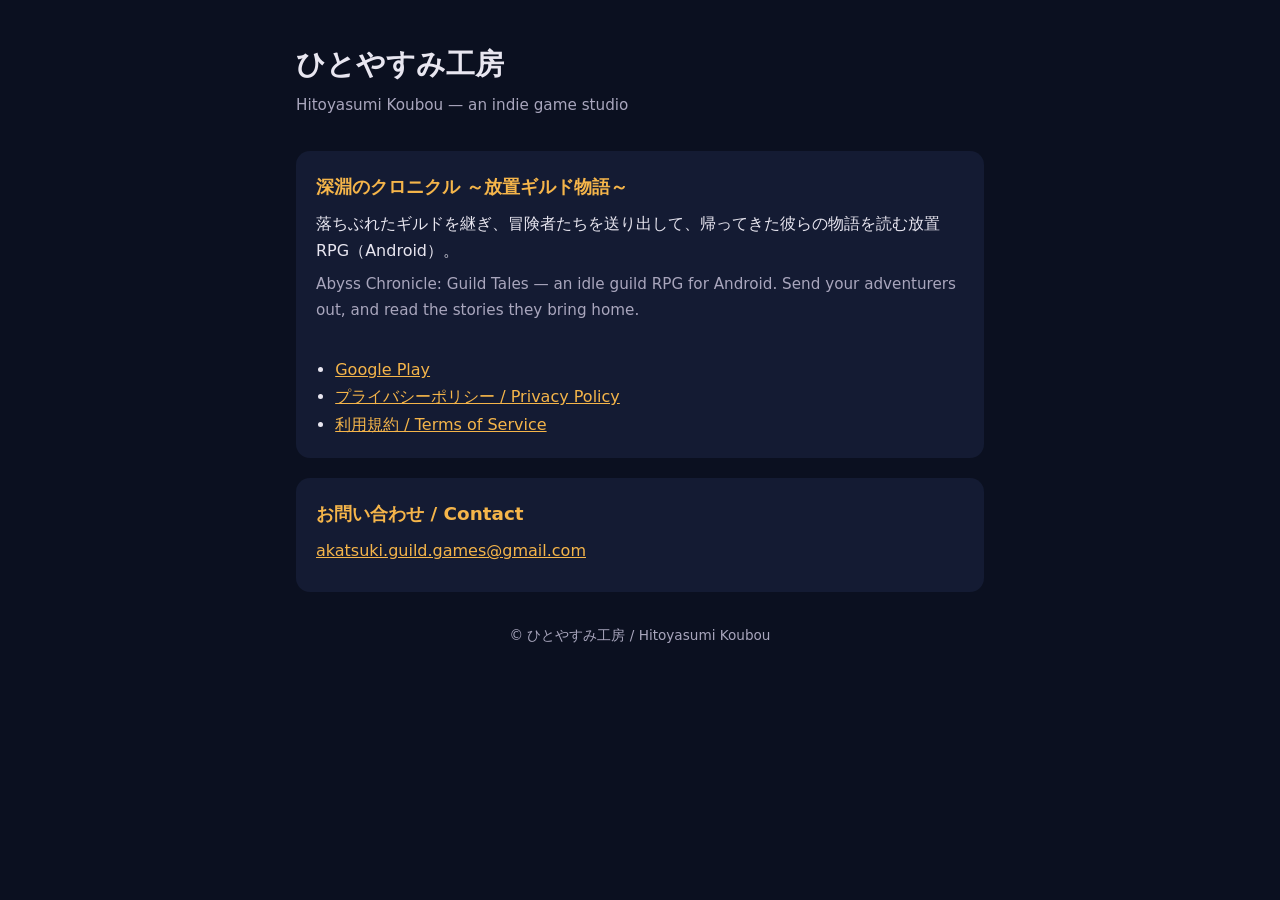
==== index.html @ 07b893ae "Add files via upload" ====
<!doctype html>
<html lang="ja">
<head>
<meta charset="utf-8">
<meta name="viewport" content="width=device-width, initial-scale=1">
<title>ひとやすみ工房 | Hitoyasumi Koubou</title>
<meta name="description" content="個人開発のゲーム工房「ひとやすみ工房」のページです。Indie game studio Hitoyasumi Koubou.">
<style>
  :root { --bg:#0b1020; --card:#141b33; --text:#e8e6f0; --muted:#a9a6bd; --accent:#f5b54a; }
  * { box-sizing:border-box; }
  body { margin:0; background:var(--bg); color:var(--text); font-family:system-ui,-apple-system,"Hiragino Sans","Yu Gothic UI",sans-serif; line-height:1.7; }
  main { max-width:720px; margin:0 auto; padding:40px 16px 64px; }
  h1 { font-size:1.8rem; margin:0 0 4px; }
  .en { color:var(--muted); font-size:.95rem; margin:0 0 32px; }
  section { background:var(--card); border-radius:14px; padding:20px; margin:0 0 20px; }
  h2 { font-size:1.15rem; margin:0 0 8px; color:var(--accent); }
  p { margin:0 0 8px; }
  a { color:var(--accent); }
  ul { margin:0; padding-left:1.2em; }
  footer { color:var(--muted); font-size:.85rem; text-align:center; margin-top:32px; }
</style>
</head>
<body>
<main>
  <h1>ひとやすみ工房</h1>
  <p class="en">Hitoyasumi Koubou — an indie game studio</p>

  <section>
    <h2>深淵のクロニクル ～放置ギルド物語～</h2>
    <p>落ちぶれたギルドを継ぎ、冒険者たちを送り出して、帰ってきた彼らの物語を読む放置RPG（Android）。</p>
    <p class="en">Abyss Chronicle: Guild Tales — an idle guild RPG for Android. Send your adventurers out, and read the stories they bring home.</p>
    <ul>
      <li><a href="https://play.google.com/store/apps/details?id=jp.hitoyasumikoubou.abysschronicle">Google Play</a></li>
      <li><a href="https://sites.google.com/view/hitoyasumi-koubou/abyss-chronicle-privacy">プライバシーポリシー / Privacy Policy</a></li>
      <li><a href="https://sites.google.com/view/hitoyasumi-koubou/abyss-chronicle-terms">利用規約 / Terms of Service</a></li>
    </ul>
  </section>

  <section>
    <h2>お問い合わせ / Contact</h2>
    <p><a href="mailto:akatsuki.guild.games@gmail.com">akatsuki.guild.games@gmail.com</a></p>
  </section>

  <footer>© ひとやすみ工房 / Hitoyasumi Koubou</footer>
</main>
</body>
</html>
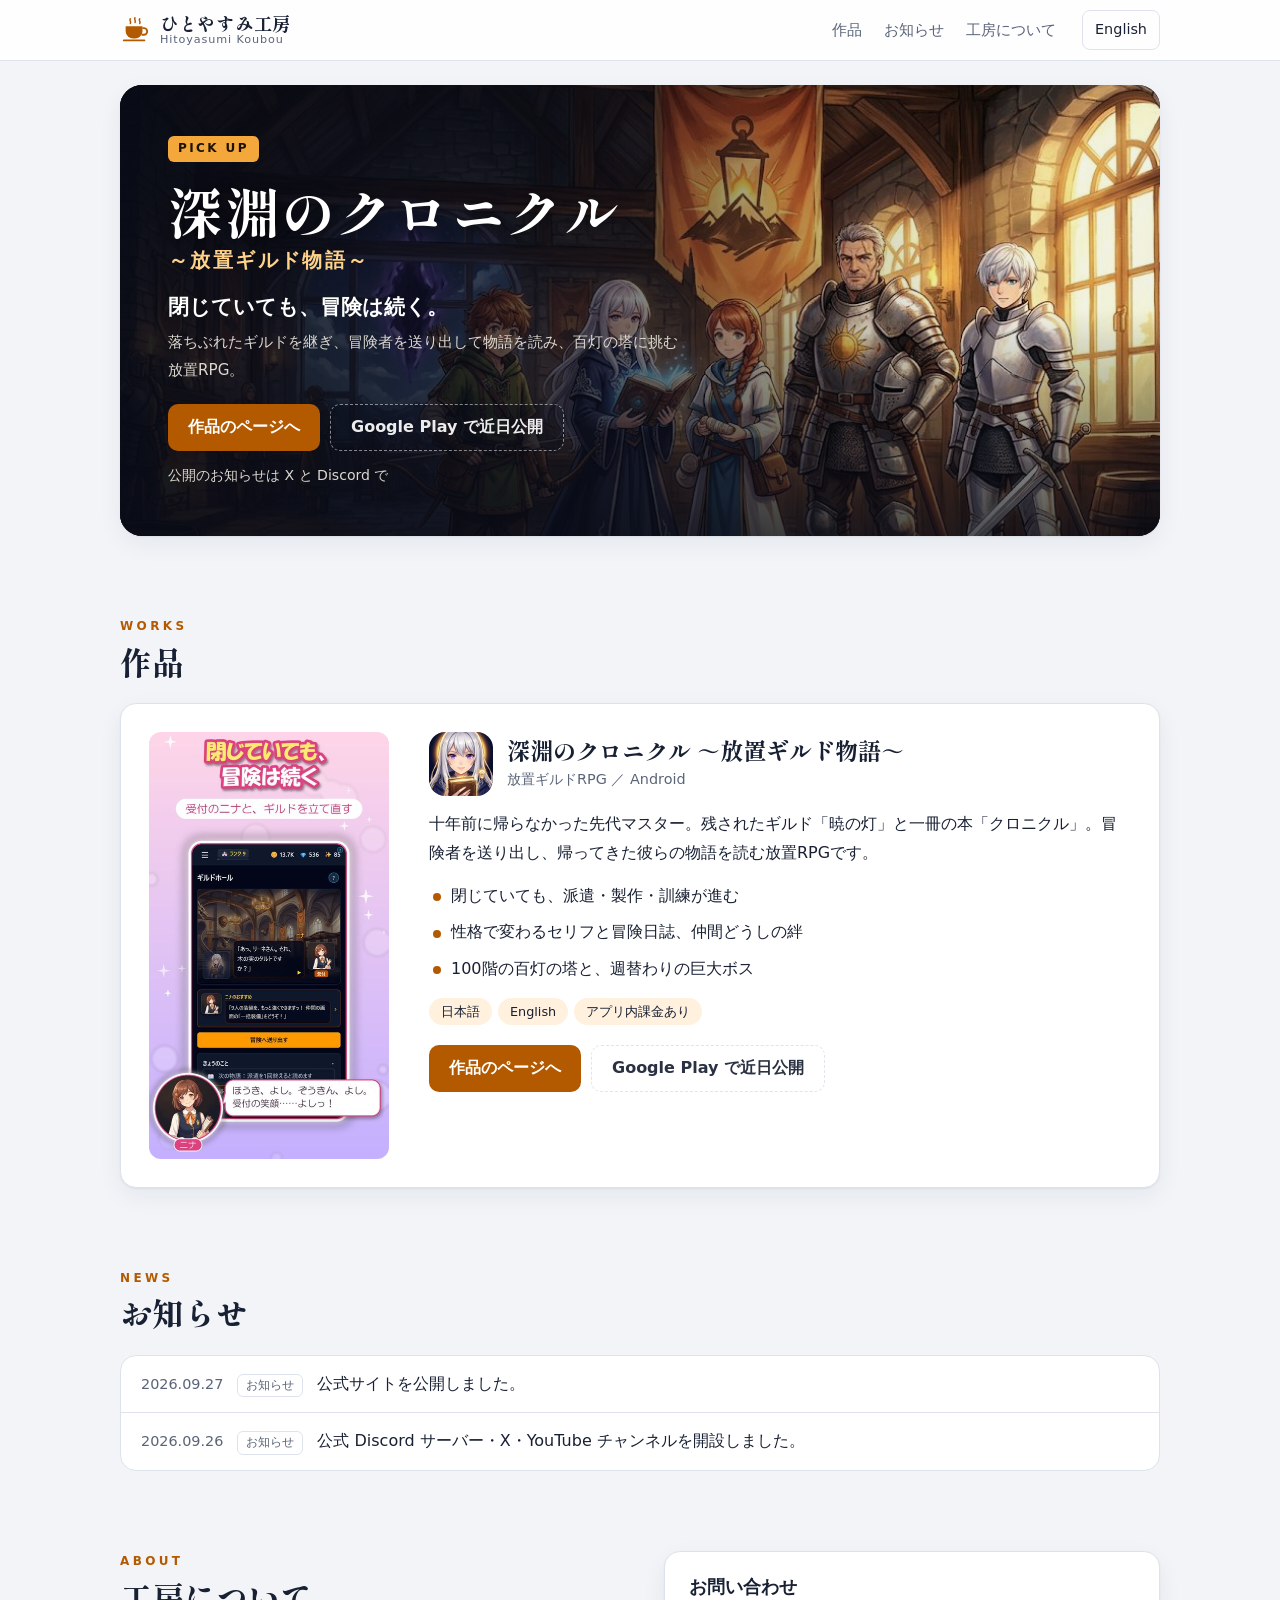
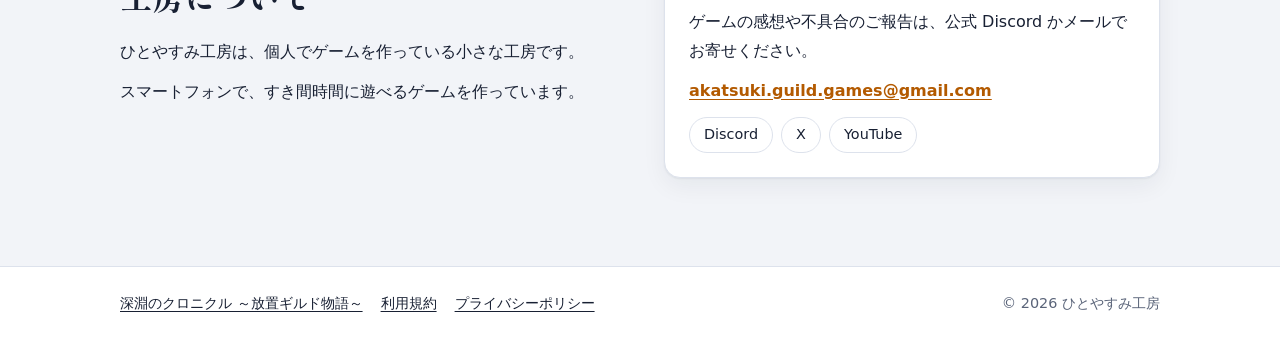
==== commit 1786a12e: "工房のサイトを作り直す（深淵のクロニクルの頁・英語の頁・近日公開の形・検索サイト向けのサイトマップ）" ====
--- a/index.html
+++ b/index.html
@@ -2,46 +2,89 @@
 <html lang="ja">
 <head>
 <meta charset="utf-8">
-<meta name="viewport" content="width=device-width, initial-scale=1">
-<title>ひとやすみ工房 | Hitoyasumi Koubou</title>
-<meta name="description" content="個人開発のゲーム工房「ひとやすみ工房」のページです。Indie game studio Hitoyasumi Koubou.">
-<style>
-  :root { --bg:#0b1020; --card:#141b33; --text:#e8e6f0; --muted:#a9a6bd; --accent:#f5b54a; }
-  * { box-sizing:border-box; }
-  body { margin:0; background:var(--bg); color:var(--text); font-family:system-ui,-apple-system,"Hiragino Sans","Yu Gothic UI",sans-serif; line-height:1.7; }
-  main { max-width:720px; margin:0 auto; padding:40px 16px 64px; }
-  h1 { font-size:1.8rem; margin:0 0 4px; }
-  .en { color:var(--muted); font-size:.95rem; margin:0 0 32px; }
-  section { background:var(--card); border-radius:14px; padding:20px; margin:0 0 20px; }
-  h2 { font-size:1.15rem; margin:0 0 8px; color:var(--accent); }
-  p { margin:0 0 8px; }
-  a { color:var(--accent); }
-  ul { margin:0; padding-left:1.2em; }
-  footer { color:var(--muted); font-size:.85rem; text-align:center; margin-top:32px; }
-</style>
+<meta name="viewport" content="width=device-width, initial-scale=1, viewport-fit=cover">
+<title>ひとやすみ工房｜Hitoyasumi Koubou</title>
+<meta name="description" content="個人でゲームを作っている小さな工房「ひとやすみ工房」のサイトです。放置ギルドRPG「深淵のクロニクル」を作っています。">
+<link rel="canonical" href="https://hitoyasumi-koubou.github.io/">
+<link rel="alternate" hreflang="ja" href="https://hitoyasumi-koubou.github.io/">
+<link rel="alternate" hreflang="en" href="https://hitoyasumi-koubou.github.io/en/">
+<link rel="alternate" hreflang="x-default" href="https://hitoyasumi-koubou.github.io/">
+<meta property="og:type" content="website">
+<meta property="og:site_name" content="ひとやすみ工房">
+<meta property="og:title" content="ひとやすみ工房｜Hitoyasumi Koubou">
+<meta property="og:description" content="個人でゲームを作っている小さな工房「ひとやすみ工房」のサイトです。放置ギルドRPG「深淵のクロニクル」を作っています。">
+<meta property="og:url" content="https://hitoyasumi-koubou.github.io/">
+<meta property="og:image" content="https://hitoyasumi-koubou.github.io/assets/img/ogp.jpg">
+<meta property="og:locale" content="ja_JP">
+<meta name="twitter:card" content="summary_large_image">
+<meta name="twitter:site" content="@hitoyasumikobo">
+<link rel="icon" type="image/png" sizes="48x48" href="assets/img/favicon-48.png">
+<link rel="icon" type="image/png" sizes="192x192" href="assets/img/icon-192.png">
+<link rel="apple-touch-icon" href="assets/img/apple-touch-icon.png">
+<link rel="preconnect" href="https://fonts.googleapis.com"><link rel="preconnect" href="https://fonts.gstatic.com" crossorigin><link rel="stylesheet" href="https://fonts.googleapis.com/css2?family=Shippori+Mincho+B1:wght@600;800&family=Zen+Kaku+Gothic+New:wght@400;700&display=swap">
+<link rel="stylesheet" href="assets/css/studio.css">
 </head>
-<body>
-<main>
-  <h1>ひとやすみ工房</h1>
-  <p class="en">Hitoyasumi Koubou — an indie game studio</p>
-
-  <section>
-    <h2>深淵のクロニクル ～放置ギルド物語～</h2>
-    <p>落ちぶれたギルドを継ぎ、冒険者たちを送り出して、帰ってきた彼らの物語を読む放置RPG（Android）。</p>
-    <p class="en">Abyss Chronicle: Guild Tales — an idle guild RPG for Android. Send your adventurers out, and read the stories they bring home.</p>
-    <ul>
-      <li><a href="https://play.google.com/store/apps/details?id=jp.hitoyasumikoubou.abysschronicle">Google Play</a></li>
-      <li><a href="https://sites.google.com/view/hitoyasumi-koubou/abyss-chronicle-privacy">プライバシーポリシー / Privacy Policy</a></li>
-      <li><a href="https://sites.google.com/view/hitoyasumi-koubou/abyss-chronicle-terms">利用規約 / Terms of Service</a></li>
-    </ul>
+<body class="studio">
+<a class="skip" href="#main">本文へ移動</a>
+<header class="s-header">
+  <div class="wrap s-header-in">
+    <a class="brand" href="./"><svg class="mark" viewBox="0 0 32 32" aria-hidden="true"><path d="M11 4c-1.5 2 1.5 3 0 5M16 3c-1.5 2 1.5 3 0 5M21 4c-1.5 2 1.5 3 0 5" fill="none" stroke="currentColor" stroke-width="1.6" stroke-linecap="round"/><path d="M6 12h18v5a8 8 0 0 1-8 8h-2a8 8 0 0 1-8-8z" fill="currentColor"/><path d="M24 14h1.5a3.5 3.5 0 0 1 0 7H23" fill="none" stroke="currentColor" stroke-width="2"/><path d="M4 27h22" stroke="currentColor" stroke-width="2" stroke-linecap="round"/></svg><span><b>ひとやすみ工房</b><small>Hitoyasumi Koubou</small></span></a>
+    <nav class="s-nav" aria-label="作品"><a href="#works">作品</a><a href="#news">お知らせ</a><a href="#about">工房について</a></nav><a class="lang" href="en/" hreflang="en" lang="en">English</a>
+  </div>
+</header>
+<main id="main" class="wrap">
+  <section class="pickup" aria-labelledby="pick-title">
+    <img class="pickup-bg" src="assets/img/kv.jpg" alt="" width="1024" height="572">
+    <div class="pickup-in">
+      <p class="chip">PICK UP</p>
+      <h1 id="pick-title"><span>深淵のクロニクル</span><small>～放置ギルド物語～</small></h1>
+      <p class="pickup-catch">閉じていても、冒険は続く。</p>
+      <p class="pickup-lead">落ちぶれたギルドを継ぎ、冒険者を送り出して物語を読み、百灯の塔に挑む放置RPG。</p>
+      <p class="actions"><a class="btn btn-accent" href="abyss-chronicle/">作品のページへ</a><span class="btn btn-glass is-soon" aria-disabled="true">Google Play で近日公開</span></p>
+      <p class="follow">公開のお知らせは X と Discord で</p>
+    </div>
   </section>
 
-  <section>
-    <h2>お問い合わせ / Contact</h2>
-    <p><a href="mailto:akatsuki.guild.games@gmail.com">akatsuki.guild.games@gmail.com</a></p>
+  <section id="works" class="block" aria-labelledby="works-title">
+    <p class="label">WORKS</p>
+    <h2 id="works-title">作品</h2>
+    <article class="work">
+      <a class="work-art" href="abyss-chronicle/"><img src="assets/img/store/ja/01_hall.jpg" alt="" width="480" height="853" loading="lazy"></a>
+      <div class="work-body">
+        <div class="work-head"><img class="work-icon" src="assets/img/icon-192.png" alt="" width="64" height="64"><div><h3><a href="abyss-chronicle/">深淵のクロニクル ～放置ギルド物語～</a></h3><p class="muted">放置ギルドRPG ／ Android</p></div></div>
+        <p>十年前に帰らなかった先代マスター。残されたギルド「暁の灯」と一冊の本「クロニクル」。冒険者を送り出し、帰ってきた彼らの物語を読む放置RPGです。</p>
+        <ul class="points"><li>閉じていても、派遣・製作・訓練が進む</li><li>性格で変わるセリフと冒険日誌、仲間どうしの絆</li><li>100階の百灯の塔と、週替わりの巨大ボス</li></ul>
+        <ul class="tags"><li>日本語</li><li>English</li><li>アプリ内課金あり</li></ul>
+        <p class="actions"><a class="btn btn-accent" href="abyss-chronicle/">作品のページへ</a><span class="btn btn-line is-soon" aria-disabled="true">Google Play で近日公開</span></p>
+      </div>
+    </article>
   </section>
 
-  <footer>© ひとやすみ工房 / Hitoyasumi Koubou</footer>
+  <section id="news" class="block" aria-labelledby="news-title">
+    <p class="label">NEWS</p>
+    <h2 id="news-title">お知らせ</h2>
+    <ul class="news"><li><time datetime="2026-09-27">2026.09.27</time><span class="tag">お知らせ</span><span class="news-text">公式サイトを公開しました。</span></li><li><time datetime="2026-09-26">2026.09.26</time><span class="tag">お知らせ</span><span class="news-text">公式 Discord サーバー・X・YouTube チャンネルを開設しました。</span></li></ul>
+  </section>
+
+  <section id="about" class="block two" aria-labelledby="about-title">
+    <div>
+      <p class="label">ABOUT</p>
+      <h2 id="about-title">工房について</h2>
+      <p>ひとやすみ工房は、個人でゲームを作っている小さな工房です。</p><p>スマートフォンで、すき間時間に遊べるゲームを作っています。</p>
+    </div>
+    <div class="contact-card">
+      <h3>お問い合わせ</h3>
+      <p>ゲームの感想や不具合のご報告は、公式 Discord かメールでお寄せください。</p>
+      <p class="mail"><a href="mailto:akatsuki.guild.games@gmail.com">akatsuki.guild.games@gmail.com</a></p>
+      <ul class="sns"><li><a href="https://discord.gg/Fvb69Ty5zP">Discord</a></li><li><a href="https://x.com/hitoyasumikobo">X</a></li><li><a href="https://www.youtube.com/@hitoyasumi-koubou">YouTube</a></li></ul>
+    </div>
+  </section>
 </main>
+<footer class="s-footer">
+  <div class="wrap s-footer-in">
+    <p class="foot-links"><a href="abyss-chronicle/">深淵のクロニクル ～放置ギルド物語～</a><a href="https://sites.google.com/view/hitoyasumi-koubou/abyss-chronicle-terms">利用規約</a><a href="https://sites.google.com/view/hitoyasumi-koubou/abyss-chronicle-privacy">プライバシーポリシー</a></p>
+    <p class="muted">© 2026 ひとやすみ工房</p>
+  </div>
+</footer>
 </body>
 </html>
--- a/assets/css/studio.css
+++ b/assets/css/studio.css
@@ -0,0 +1,147 @@
+/* ひとやすみ工房のトップ。ゲームのポータルの形（大きな1枚の紹介・作品・お知らせ）。端末の明るい・暗いの設定に合わせる */
+:root {
+  --bg: #f2f4f8;
+  --surface: #ffffff;
+  --surface-2: #f7f8fb;
+  --text: #182033;
+  --muted: #5a6479;
+  --line: #dde2ec;
+  --accent: #b35a00;
+  --accent-ink: #ffffff;
+  --accent-soft: #fff1dd;
+  --shadow: 0 1px 2px rgba(24, 32, 51, .06), 0 8px 24px rgba(24, 32, 51, .06);
+  --serif: 'Shippori Mincho B1', 'Hiragino Mincho ProN', 'Yu Mincho', serif;
+  --sans: 'Zen Kaku Gothic New', system-ui, -apple-system, 'Hiragino Sans', 'Yu Gothic UI', sans-serif;
+  --r: 16px;
+}
+@media (prefers-color-scheme: dark) {
+  :root {
+    color-scheme: dark;
+    --bg: #0c1120;
+    --surface: #141b2e;
+    --surface-2: #10172a;
+    --text: #e8ebf3;
+    --muted: #9ea7bc;
+    --line: #253049;
+    --accent: #f4a73a;
+    --accent-ink: #1c1206;
+    --accent-soft: #2a2010;
+    --shadow: 0 1px 2px rgba(0, 0, 0, .3), 0 10px 28px rgba(0, 0, 0, .3);
+  }
+}
+* { box-sizing: border-box; }
+html { scroll-behavior: smooth; scroll-padding-top: 72px; }
+body { margin: 0; background: var(--bg); color: var(--text); font-family: var(--sans); font-size: 16px; line-height: 1.8; -webkit-text-size-adjust: 100%; }
+body:lang(ja), :lang(ja) body { line-break: strict; }
+img { max-width: 100%; height: auto; display: block; }
+a { color: var(--accent); text-underline-offset: 3px; }
+h1, h2, h3 { line-height: 1.35; text-wrap: balance; margin: 0; }
+p { margin: 0 0 .7em; }
+.wrap { max-width: 1080px; margin-inline: auto; padding-inline: 20px; }
+.muted { color: var(--muted); }
+.skip { position: absolute; left: -9999px; }
+.skip:focus { left: 12px; top: 12px; z-index: 50; background: var(--accent); color: var(--accent-ink); padding: 6px 12px; border-radius: 8px; }
+
+/* 上の帯 */
+.s-header { position: sticky; top: 0; z-index: 20; background: color-mix(in srgb, var(--surface) 88%, transparent); backdrop-filter: blur(10px); border-bottom: 1px solid var(--line); padding-top: env(safe-area-inset-top, 0px); }
+.s-header-in { display: flex; align-items: center; gap: 16px; min-height: 60px; }
+.brand { display: flex; align-items: center; gap: 10px; color: var(--text); text-decoration: none; flex: none; white-space: nowrap; }
+.brand .mark { width: 30px; height: 30px; color: var(--accent); flex: none; }
+.brand span { display: flex; flex-direction: column; line-height: 1.15; }
+.brand b { font-family: var(--serif); font-size: 1.15rem; font-weight: 800; letter-spacing: .04em; }
+.brand small { font-size: .7rem; color: var(--muted); letter-spacing: .08em; }
+.s-nav { display: flex; gap: 2px; margin-left: auto; overflow-x: auto; scrollbar-width: none; min-width: 0; }
+.s-nav::-webkit-scrollbar { display: none; }
+.s-nav a { color: var(--muted); text-decoration: none; font-size: .92rem; padding: 6px 10px; border-radius: 8px; white-space: nowrap; }
+.s-nav a:hover { color: var(--text); background: var(--surface-2); }
+.s-header .lang { flex: none; border: 1px solid var(--line); color: var(--text); text-decoration: none; font-size: .9rem; padding: 6px 12px; border-radius: 8px; white-space: nowrap; }
+.s-header .lang:hover { border-color: var(--accent); }
+
+/* ボタン */
+.actions { display: flex; flex-wrap: wrap; gap: 10px; margin: 0; }
+.btn { display: inline-flex; align-items: center; justify-content: center; min-height: 46px; padding: 8px 20px; border-radius: 10px; font-weight: 700; text-decoration: none; }
+.btn-accent { background: var(--accent); color: var(--accent-ink); }
+.btn-accent:hover { filter: brightness(1.08); color: var(--accent-ink); }
+.btn-line { border: 1px solid var(--line); color: var(--text); background: var(--surface); }
+.btn-line:hover { border-color: var(--accent); }
+.btn-glass { border: 1px solid rgba(255, 255, 255, .55); color: #fff; background: rgba(10, 14, 28, .35); }
+.btn-glass:hover { background: rgba(10, 14, 28, .55); color: #fff; }
+
+/* いちばん上の大きな紹介（作品が1本のうちは1枚を大きく） */
+.pickup { position: relative; overflow: hidden; isolation: isolate; border-radius: 22px; margin-top: 24px; min-height: 420px; display: flex; align-items: flex-end; box-shadow: var(--shadow); background: #0b1020; }
+.pickup-bg { position: absolute; inset: 0; width: 100%; height: 100%; object-fit: cover; object-position: 60% 30%; z-index: -2; }
+.pickup::after { content: ''; position: absolute; inset: 0; z-index: -1; background: linear-gradient(90deg, rgba(8, 11, 22, .9) 0%, rgba(8, 11, 22, .6) 45%, rgba(8, 11, 22, .05) 80%), linear-gradient(0deg, rgba(8, 11, 22, .7), transparent 50%); }
+.pickup-in { padding: clamp(24px, 5vw, 48px); color: #fff; max-width: 620px; }
+.chip { display: inline-block; font-size: .75rem; font-weight: 700; letter-spacing: .2em; background: #f4a73a; color: #1c1206; border-radius: 6px; padding: 2px 10px; margin-bottom: 12px; }
+.pickup h1 { font-family: var(--serif); font-weight: 800; }
+.pickup h1 span { display: block; font-size: clamp(1.8rem, 8vw, 3.4rem); letter-spacing: .05em; white-space: nowrap; text-shadow: 0 2px 16px rgba(0, 0, 0, .6); }
+.pickup h1 small { display: block; font-size: clamp(.95rem, 2.8vw, 1.25rem); letter-spacing: .12em; color: #ffd28a; font-weight: 600; }
+.pickup-catch { font-family: var(--serif); font-size: clamp(1.05rem, 3vw, 1.3rem); font-weight: 600; margin: 14px 0 4px; }
+.pickup-lead { color: #dcd8cf; font-size: .95rem; margin-bottom: 20px; }
+
+/* 見出し */
+.block { padding-block: clamp(48px, 8vw, 80px) 0; }
+.label { font-size: .75rem; font-weight: 700; letter-spacing: .28em; color: var(--accent); margin: 0 0 2px; }
+.block h2 { font-family: var(--serif); font-weight: 800; font-size: clamp(1.5rem, 4.2vw, 2rem); margin-bottom: 20px; }
+
+/* 作品 */
+.work { display: grid; grid-template-columns: minmax(0, 240px) minmax(0, 1fr); gap: clamp(20px, 4vw, 40px); background: var(--surface); border: 1px solid var(--line); border-radius: var(--r); padding: clamp(16px, 3vw, 28px); box-shadow: var(--shadow); align-items: start; }
+.work-art img { border-radius: 12px; aspect-ratio: 9 / 16; object-fit: cover; width: 100%; }
+.work-head { display: flex; gap: 14px; align-items: center; margin-bottom: 14px; }
+.work-icon { width: 64px; height: 64px; border-radius: 16px; flex: none; }
+.work h3 { font-family: var(--serif); font-weight: 800; font-size: clamp(1.15rem, 3vw, 1.45rem); }
+.work h3 a { color: var(--text); text-decoration: none; }
+.work h3 a:hover { color: var(--accent); }
+.work-head p { margin: 0; font-size: .9rem; }
+.points { list-style: none; margin: 14px 0 0; padding: 0; display: grid; gap: 8px; }
+.points li { position: relative; padding-left: 22px; }
+.points li::before { content: ''; position: absolute; left: 4px; top: .7em; width: 8px; height: 8px; border-radius: 50%; background: var(--accent); }
+.tags { list-style: none; margin: 14px 0 20px; padding: 0; display: flex; flex-wrap: wrap; gap: 6px; }
+.tags li { font-size: .8rem; background: var(--accent-soft); color: var(--text); border-radius: 999px; padding: 2px 12px; }
+
+/* お知らせ */
+.news { list-style: none; margin: 0; padding: 0; background: var(--surface); border: 1px solid var(--line); border-radius: var(--r); overflow: hidden; }
+.news li { display: grid; grid-template-columns: auto auto 1fr; gap: 6px 14px; align-items: baseline; padding: 14px 20px; }
+.news li + li { border-top: 1px solid var(--line); }
+.news time { font-variant-numeric: tabular-nums; color: var(--muted); font-size: .9rem; }
+.news .tag { font-size: .75rem; border: 1px solid var(--line); border-radius: 6px; padding: 0 8px; color: var(--muted); }
+
+/* 工房について・連絡 */
+.two { display: grid; grid-template-columns: repeat(auto-fit, minmax(300px, 1fr)); gap: 24px 48px; align-items: start; }
+.contact-card { background: var(--surface); border: 1px solid var(--line); border-radius: var(--r); padding: 24px; box-shadow: var(--shadow); }
+.contact-card h3 { font-size: 1.1rem; margin-bottom: 8px; }
+.mail { font-weight: 700; word-break: break-all; }
+.sns { list-style: none; margin: 12px 0 0; padding: 0; display: flex; flex-wrap: wrap; gap: 8px; }
+.sns a { display: inline-block; border: 1px solid var(--line); border-radius: 999px; padding: 4px 14px; text-decoration: none; color: var(--text); font-size: .9rem; }
+.sns a:hover { border-color: var(--accent); }
+
+/* 下 */
+.s-footer { margin-top: clamp(56px, 8vw, 88px); border-top: 1px solid var(--line); background: var(--surface); padding-block: 24px calc(24px + env(safe-area-inset-bottom, 0px)); }
+.s-footer-in { display: flex; flex-wrap: wrap; justify-content: space-between; gap: 8px 24px; font-size: .9rem; }
+.foot-links { display: flex; flex-wrap: wrap; gap: 6px 18px; margin: 0; }
+.foot-links a { color: var(--text); }
+.s-footer p { margin: 0; }
+
+.notfound { padding-block: 96px; text-align: center; }
+.notfound .actions { justify-content: center; margin-top: 16px; }
+
+@media (max-width: 480px) {
+  .s-nav { display: none; }
+  .s-header .lang { margin-left: auto; }
+}
+@media (max-width: 640px) {
+  .brand small { display: none; }
+  .pickup { min-height: 460px; }
+  .pickup::after { background: linear-gradient(0deg, rgba(8, 11, 22, .95) 0%, rgba(8, 11, 22, .7) 50%, rgba(8, 11, 22, .1) 100%); }
+  .work { grid-template-columns: 1fr; }
+  .work-art { max-width: 200px; }
+  .news li { grid-template-columns: auto 1fr; padding: 12px 16px; }
+  .news-text { grid-column: 1 / -1; }
+}
+@media (prefers-reduced-motion: reduce) { html { scroll-behavior: auto; } }
+
+/* 公開の前の「近日公開」 */
+.btn.is-soon { cursor: default; border-style: dashed; opacity: .92; }
+.btn-glass.is-soon:hover { background: rgba(10, 14, 28, .35); }
+.btn-line.is-soon:hover { border-color: var(--line); }
+.follow { margin: 12px 0 0; font-size: .88rem; color: #dcd8cf; }
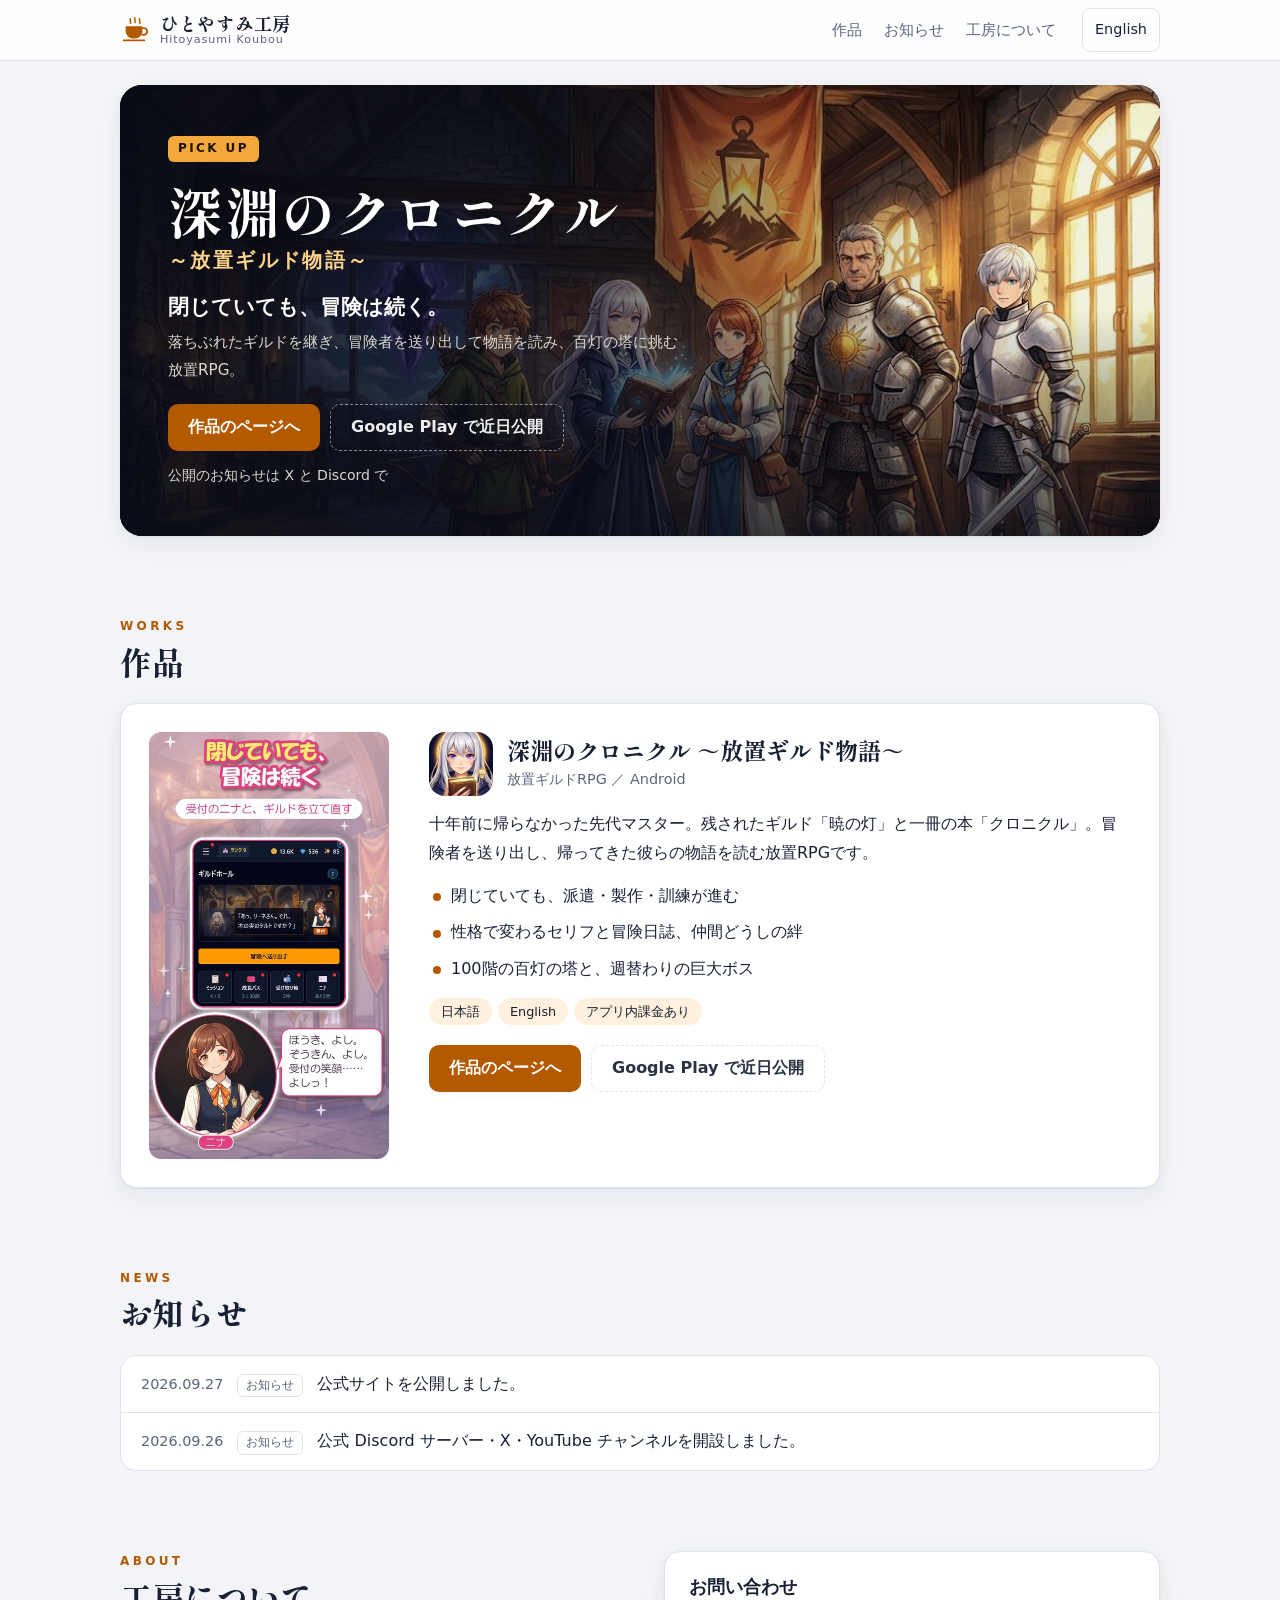
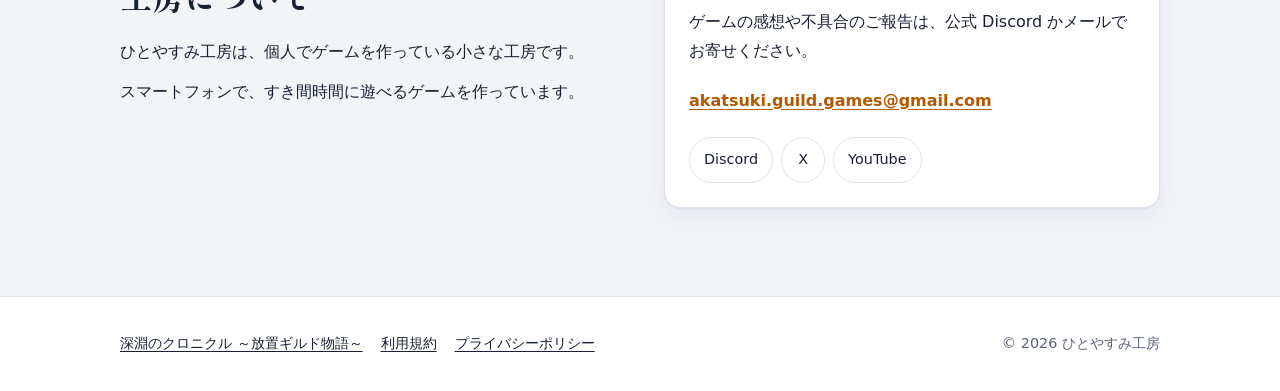
==== commit 0aff0b59: "ゲームの頁を通し番号7の形に（ストアと同じ画面の画像8枚・特長01を世界地図・02をリーネ・説明文を7の文に・曲のクレジット・幅の直し）" ====
--- a/index.html
+++ b/index.html
@@ -49,7 +49,7 @@
     <p class="label">WORKS</p>
     <h2 id="works-title">作品</h2>
     <article class="work">
-      <a class="work-art" href="abyss-chronicle/"><img src="assets/img/store/ja/01_hall.jpg" alt="" width="480" height="853" loading="lazy"></a>
+      <a class="work-art" href="abyss-chronicle/" tabindex="-1" aria-hidden="true"><img src="assets/img/store/ja/01_hall.jpg" alt="" width="480" height="853" loading="lazy"></a>
       <div class="work-body">
         <div class="work-head"><img class="work-icon" src="assets/img/icon-192.png" alt="" width="64" height="64"><div><h3><a href="abyss-chronicle/">深淵のクロニクル ～放置ギルド物語～</a></h3><p class="muted">放置ギルドRPG ／ Android</p></div></div>
         <p>十年前に帰らなかった先代マスター。残されたギルド「暁の灯」と一冊の本「クロニクル」。冒険者を送り出し、帰ってきた彼らの物語を読む放置RPGです。</p>
@@ -76,7 +76,7 @@
       <h3>お問い合わせ</h3>
       <p>ゲームの感想や不具合のご報告は、公式 Discord かメールでお寄せください。</p>
       <p class="mail"><a href="mailto:akatsuki.guild.games@gmail.com">akatsuki.guild.games@gmail.com</a></p>
-      <ul class="sns"><li><a href="https://discord.gg/Fvb69Ty5zP">Discord</a></li><li><a href="https://x.com/hitoyasumikobo">X</a></li><li><a href="https://www.youtube.com/@hitoyasumi-koubou">YouTube</a></li></ul>
+      <ul class="sns"><li><a href="https://discord.gg/Fvb69Ty5zP">Discord</a></li><li><a href="https://x.com/hitoyasumikobo">X</a></li><li><a href="https://youtu.be/dU2LJIkS3-o">YouTube</a></li></ul>
     </div>
   </section>
 </main>
--- a/assets/css/studio.css
+++ b/assets/css/studio.css
@@ -139,9 +139,36 @@
   .news-text { grid-column: 1 / -1; }
 }
 @media (prefers-reduced-motion: reduce) { html { scroll-behavior: auto; } }
-
-/* 公開の前の「近日公開」 */
-.btn.is-soon { cursor: default; border-style: dashed; opacity: .92; }
-.btn-glass.is-soon:hover { background: rgba(10, 14, 28, .35); }
-.btn-line.is-soon:hover { border-color: var(--line); }
-.follow { margin: 12px 0 0; font-size: .88rem; color: #dcd8cf; }
+
+/* 公開の前の「近日公開」 */
+.btn.is-soon { cursor: default; border-style: dashed; opacity: .92; }
+.btn-glass.is-soon:hover { background: rgba(10, 14, 28, .35); }
+.btn-line.is-soon:hover { border-color: var(--line); }
+.follow { margin: 12px 0 0; font-size: .88rem; color: #dcd8cf; }
+
+/* ───── 2026-10-04 スマホの幅の確かめ（CHECK_1004.md）で直した所 ───── */
+/* 幅 320 で「工房について」と「お問い合わせ」の欄が右の余白にはみ出さないように（300px より狭いときは画面の幅に合わせる） */
+.two { grid-template-columns: repeat(auto-fit, minmax(min(300px, 100%), 1fr)); }
+/* お知らせの札（お知らせ／News）が狭い画面で横いっぱいにのびないように */
+.news .tag { justify-self: start; }
+/* 押す所を高さ 44px 以上に（上の帯・SNS の札・メール・下の帯のリンク。下の帯は見た目の間隔を変えずに押せる所だけ広げる） */
+.s-nav a, .s-header .lang { display: inline-flex; align-items: center; min-height: 44px; }
+.sns a { padding: 9px 14px; min-width: 44px; text-align: center; }
+.mail a { display: inline-block; padding-block: 10px; }
+.s-footer-in { align-items: center; }
+.foot-links { gap: 0 18px; }
+.foot-links a { display: inline-block; padding: 10px 8px; margin-inline: -8px; }
+/* 日本語の見出しを言葉の途中で折り返さない（404 の「ページが見／つかりません」など。対応していない端末では今までどおり） */
+:lang(ja) h1, :lang(ja) h2, :lang(ja) h3 { word-break: auto-phrase; }
+@media (max-width: 374px) {
+  /* 幅 320 で、英語の工房の名前に押されて言語の切り替えが画面の外に出ないように（横にはみ出していた）・PICK UP の題が札の端で切れないように */
+  .s-header-in { gap: 10px; }
+  .brand { gap: 8px; }
+  .brand .mark { width: 26px; height: 26px; }
+  .brand b { font-size: .95rem; letter-spacing: .02em; }
+  .pickup h1 span { font-size: 1.55rem; }
+  /* 幅 320 で「Coming soon to Google Play」の札が2行に割れないように・メールの宛先が「.co／m」で割れないように */
+  .pickup-in { padding-inline: 20px; }
+  .pickup .btn { padding-inline: 16px; }
+  .contact-card { padding-inline: 18px; }
+}
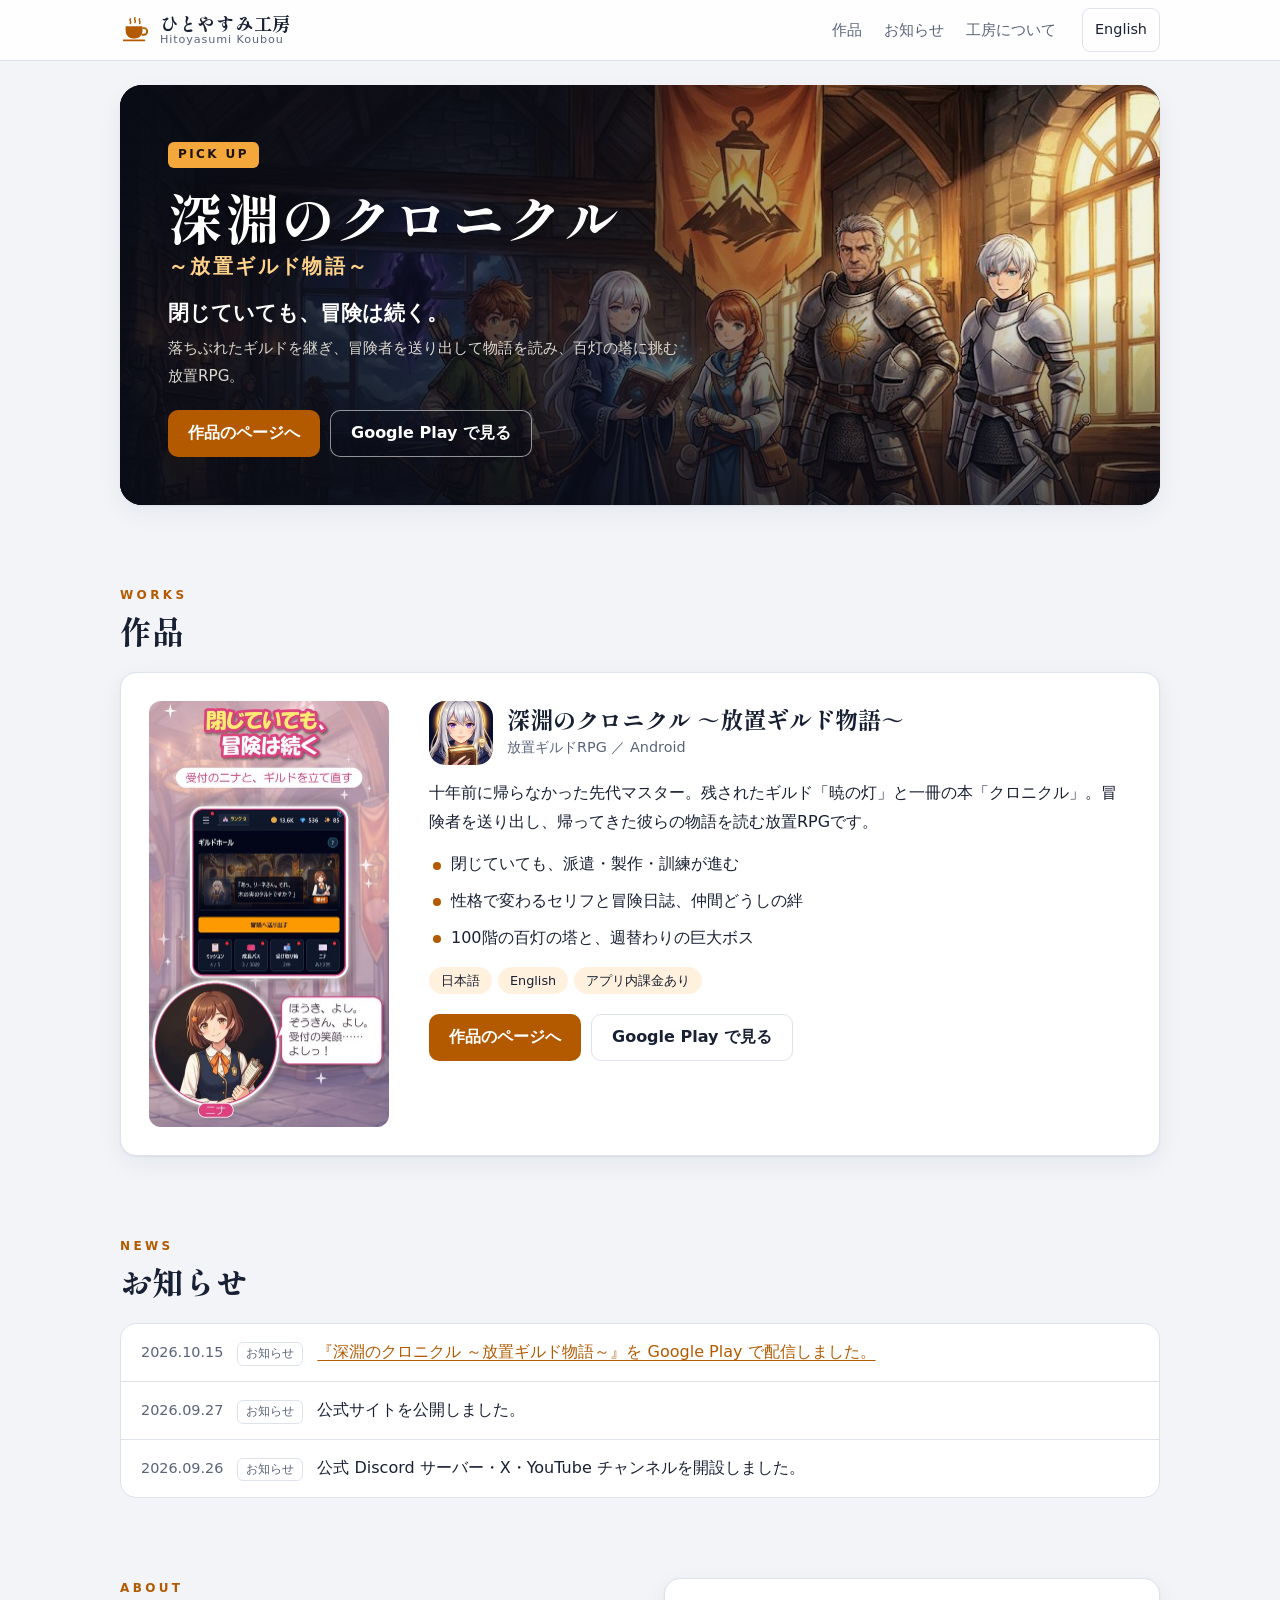
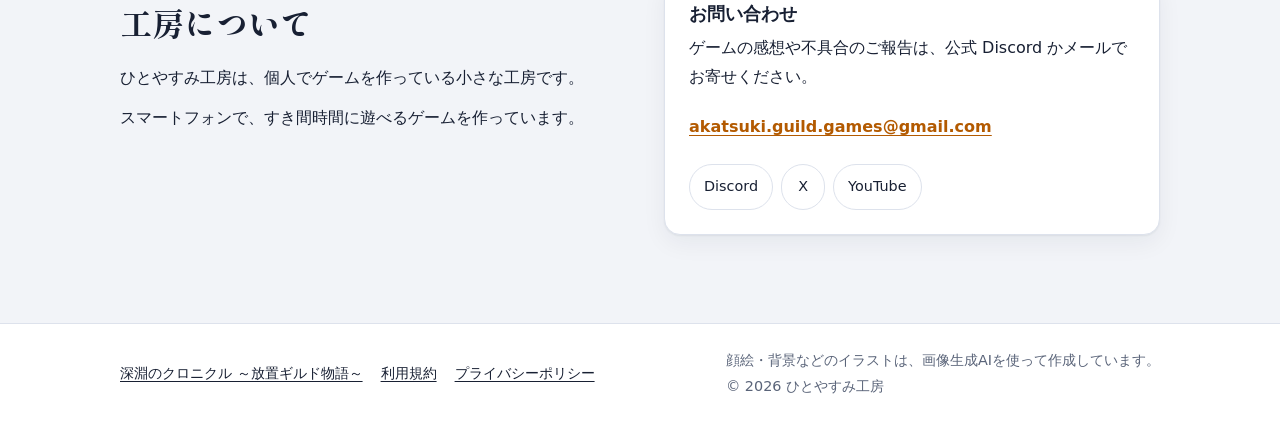
==== commit fa11e0c2: "日本ほかで配信開始の形に（予告の新しいリンク・Google Play で見る・お知らせ）" ====
--- a/index.html
+++ b/index.html
@@ -40,8 +40,8 @@
       <h1 id="pick-title"><span>深淵のクロニクル</span><small>～放置ギルド物語～</small></h1>
       <p class="pickup-catch">閉じていても、冒険は続く。</p>
       <p class="pickup-lead">落ちぶれたギルドを継ぎ、冒険者を送り出して物語を読み、百灯の塔に挑む放置RPG。</p>
-      <p class="actions"><a class="btn btn-accent" href="abyss-chronicle/">作品のページへ</a><span class="btn btn-glass is-soon" aria-disabled="true">Google Play で近日公開</span></p>
-      <p class="follow">公開のお知らせは X と Discord で</p>
+      <p class="actions"><a class="btn btn-accent" href="abyss-chronicle/">作品のページへ</a><a class="btn btn-glass" href="https://play.google.com/store/apps/details?id=jp.hitoyasumikoubou.abysschronicle&amp;referrer=utm_source%3Dsite%26utm_medium%3Dweb%26utm_campaign%3Dlaunch">Google Play で見る</a></p>
+      
     </div>
   </section>
 
@@ -55,7 +55,7 @@
         <p>十年前に帰らなかった先代マスター。残されたギルド「暁の灯」と一冊の本「クロニクル」。冒険者を送り出し、帰ってきた彼らの物語を読む放置RPGです。</p>
         <ul class="points"><li>閉じていても、派遣・製作・訓練が進む</li><li>性格で変わるセリフと冒険日誌、仲間どうしの絆</li><li>100階の百灯の塔と、週替わりの巨大ボス</li></ul>
         <ul class="tags"><li>日本語</li><li>English</li><li>アプリ内課金あり</li></ul>
-        <p class="actions"><a class="btn btn-accent" href="abyss-chronicle/">作品のページへ</a><span class="btn btn-line is-soon" aria-disabled="true">Google Play で近日公開</span></p>
+        <p class="actions"><a class="btn btn-accent" href="abyss-chronicle/">作品のページへ</a><a class="btn btn-line" href="https://play.google.com/store/apps/details?id=jp.hitoyasumikoubou.abysschronicle&amp;referrer=utm_source%3Dsite%26utm_medium%3Dweb%26utm_campaign%3Dlaunch">Google Play で見る</a></p>
       </div>
     </article>
   </section>
@@ -63,7 +63,7 @@
   <section id="news" class="block" aria-labelledby="news-title">
     <p class="label">NEWS</p>
     <h2 id="news-title">お知らせ</h2>
-    <ul class="news"><li><time datetime="2026-09-27">2026.09.27</time><span class="tag">お知らせ</span><span class="news-text">公式サイトを公開しました。</span></li><li><time datetime="2026-09-26">2026.09.26</time><span class="tag">お知らせ</span><span class="news-text">公式 Discord サーバー・X・YouTube チャンネルを開設しました。</span></li></ul>
+    <ul class="news"><li><time datetime="2026-10-15">2026.10.15</time><span class="tag">お知らせ</span><span class="news-text"><a href="https://play.google.com/store/apps/details?id=jp.hitoyasumikoubou.abysschronicle&amp;referrer=utm_source%3Dsite%26utm_medium%3Dweb%26utm_campaign%3Dlaunch">『深淵のクロニクル ～放置ギルド物語～』を Google Play で配信しました。</a></span></li><li><time datetime="2026-09-27">2026.09.27</time><span class="tag">お知らせ</span><span class="news-text">公式サイトを公開しました。</span></li><li><time datetime="2026-09-26">2026.09.26</time><span class="tag">お知らせ</span><span class="news-text">公式 Discord サーバー・X・YouTube チャンネルを開設しました。</span></li></ul>
   </section>
 
   <section id="about" class="block two" aria-labelledby="about-title">
@@ -76,14 +76,14 @@
       <h3>お問い合わせ</h3>
       <p>ゲームの感想や不具合のご報告は、公式 Discord かメールでお寄せください。</p>
       <p class="mail"><a href="mailto:akatsuki.guild.games@gmail.com">akatsuki.guild.games@gmail.com</a></p>
-      <ul class="sns"><li><a href="https://discord.gg/Fvb69Ty5zP">Discord</a></li><li><a href="https://x.com/hitoyasumikobo">X</a></li><li><a href="https://youtu.be/dU2LJIkS3-o">YouTube</a></li></ul>
+      <ul class="sns"><li><a href="https://discord.gg/Fvb69Ty5zP">Discord</a></li><li><a href="https://x.com/hitoyasumikobo">X</a></li><li><a href="https://youtu.be/XjSGZbV8jGs">YouTube</a></li></ul>
     </div>
   </section>
 </main>
 <footer class="s-footer">
   <div class="wrap s-footer-in">
     <p class="foot-links"><a href="abyss-chronicle/">深淵のクロニクル ～放置ギルド物語～</a><a href="https://sites.google.com/view/hitoyasumi-koubou/abyss-chronicle-terms">利用規約</a><a href="https://sites.google.com/view/hitoyasumi-koubou/abyss-chronicle-privacy">プライバシーポリシー</a></p>
-    <p class="muted">© 2026 ひとやすみ工房</p>
+    <div class="muted"><p>顔絵・背景などのイラストは、画像生成AIを使って作成しています。</p><p>© 2026 ひとやすみ工房</p></div>
   </div>
 </footer>
 </body>
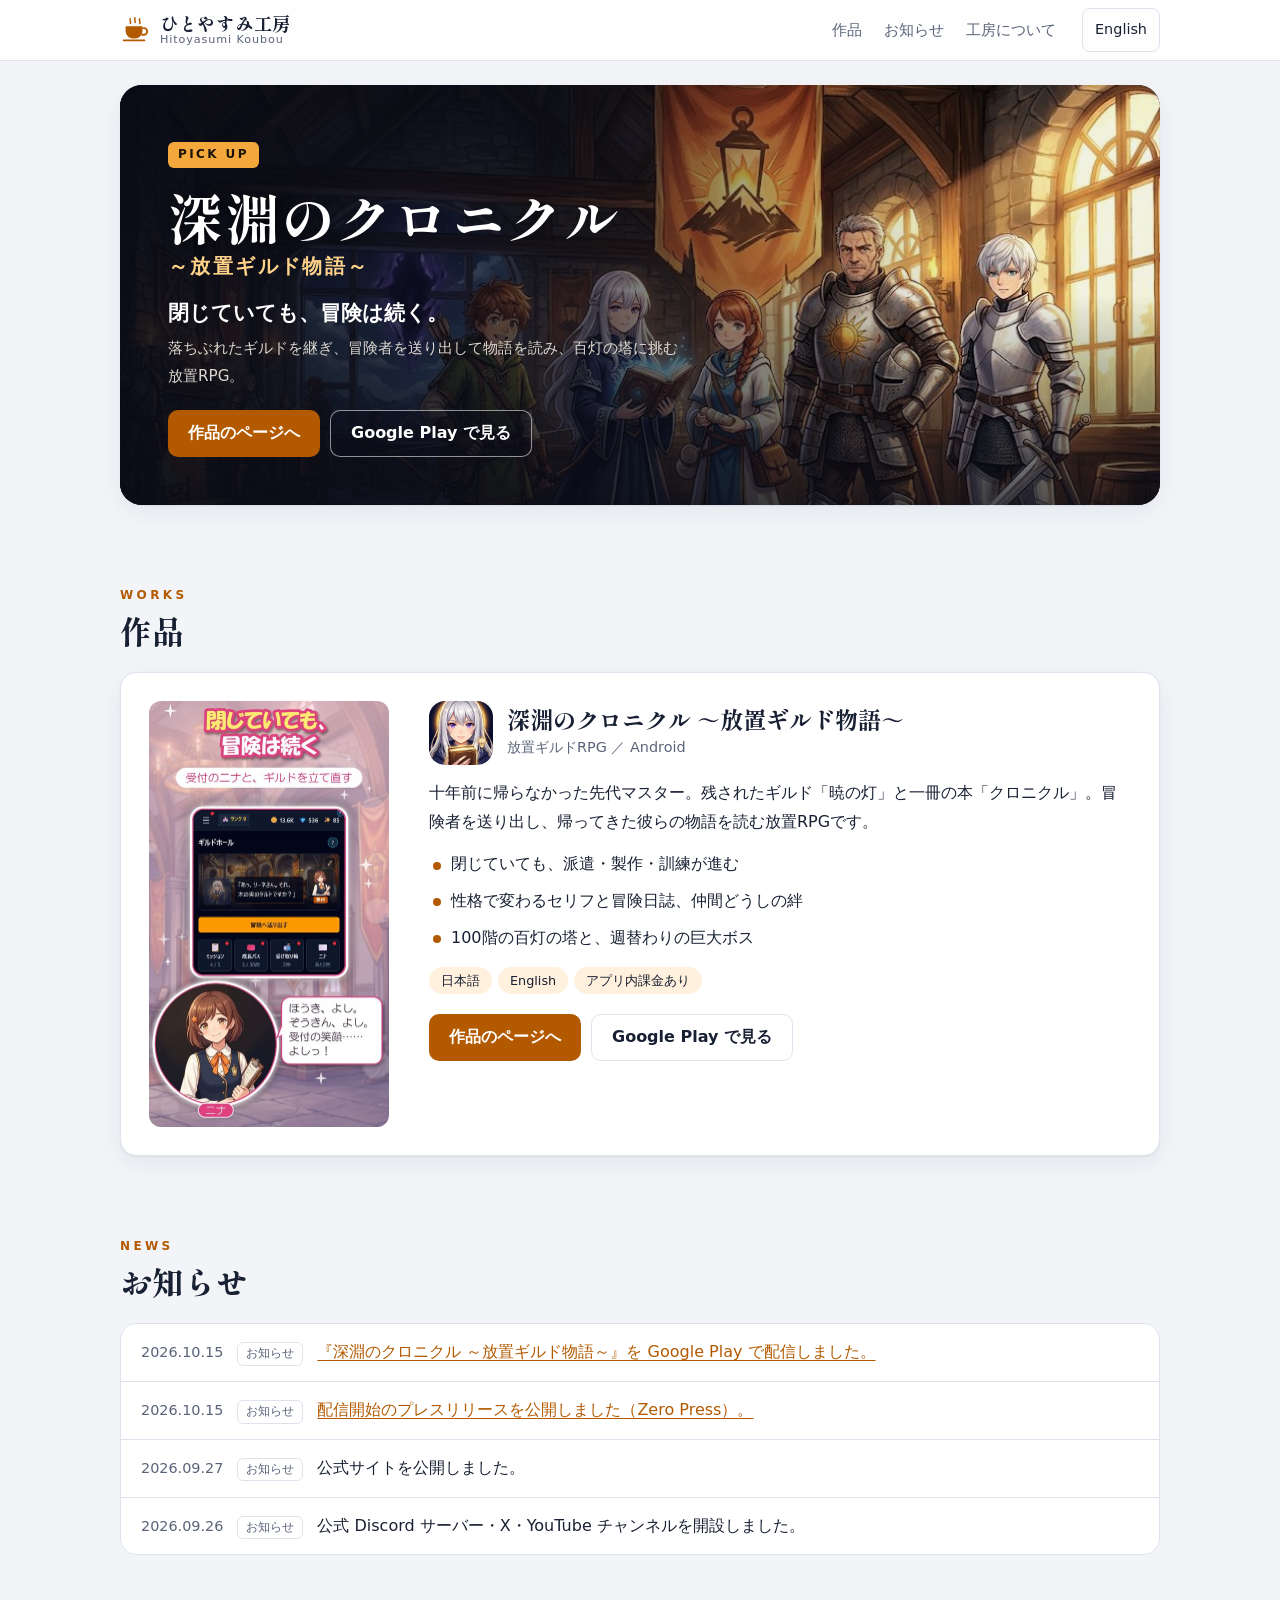
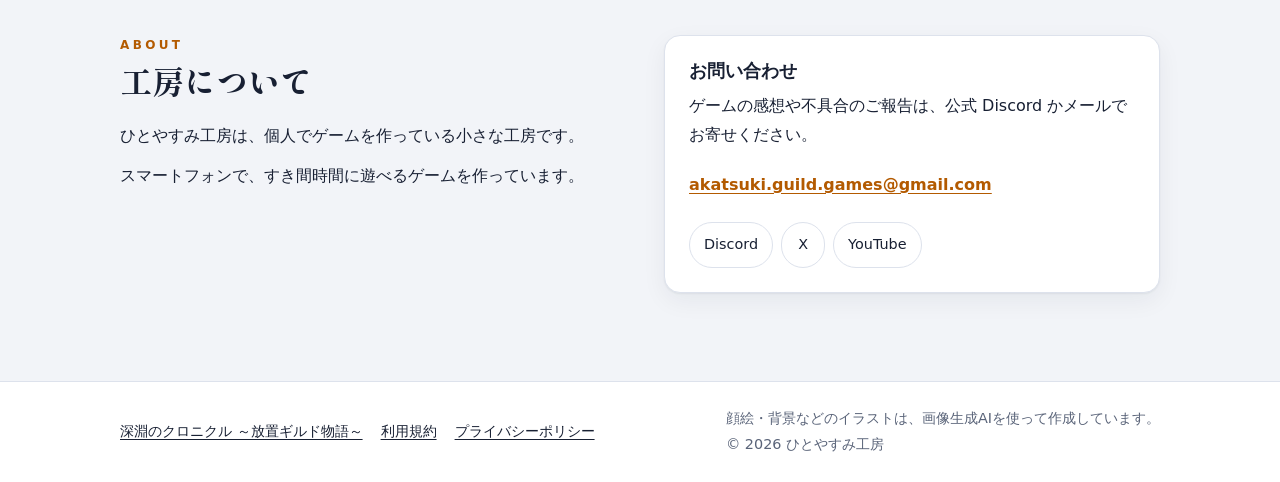
==== commit e1ce4310: "お知らせに配信開始のプレスリリース（Zero Press）へのリンクを足した" ====
--- a/index.html
+++ b/index.html
@@ -63,7 +63,7 @@
   <section id="news" class="block" aria-labelledby="news-title">
     <p class="label">NEWS</p>
     <h2 id="news-title">お知らせ</h2>
-    <ul class="news"><li><time datetime="2026-10-15">2026.10.15</time><span class="tag">お知らせ</span><span class="news-text"><a href="https://play.google.com/store/apps/details?id=jp.hitoyasumikoubou.abysschronicle&amp;referrer=utm_source%3Dsite%26utm_medium%3Dweb%26utm_campaign%3Dlaunch">『深淵のクロニクル ～放置ギルド物語～』を Google Play で配信しました。</a></span></li><li><time datetime="2026-09-27">2026.09.27</time><span class="tag">お知らせ</span><span class="news-text">公式サイトを公開しました。</span></li><li><time datetime="2026-09-26">2026.09.26</time><span class="tag">お知らせ</span><span class="news-text">公式 Discord サーバー・X・YouTube チャンネルを開設しました。</span></li></ul>
+    <ul class="news"><li><time datetime="2026-10-15">2026.10.15</time><span class="tag">お知らせ</span><span class="news-text"><a href="https://play.google.com/store/apps/details?id=jp.hitoyasumikoubou.abysschronicle&amp;referrer=utm_source%3Dsite%26utm_medium%3Dweb%26utm_campaign%3Dlaunch">『深淵のクロニクル ～放置ギルド物語～』を Google Play で配信しました。</a></span></li><li><time datetime="2026-10-15">2026.10.15</time><span class="tag">お知らせ</span><span class="news-text"><a href="https://zero-press.net/p/r-mv5u9wf8pgk1">配信開始のプレスリリースを公開しました（Zero Press）。</a></span></li><li><time datetime="2026-09-27">2026.09.27</time><span class="tag">お知らせ</span><span class="news-text">公式サイトを公開しました。</span></li><li><time datetime="2026-09-26">2026.09.26</time><span class="tag">お知らせ</span><span class="news-text">公式 Discord サーバー・X・YouTube チャンネルを開設しました。</span></li></ul>
   </section>
 
   <section id="about" class="block two" aria-labelledby="about-title">
